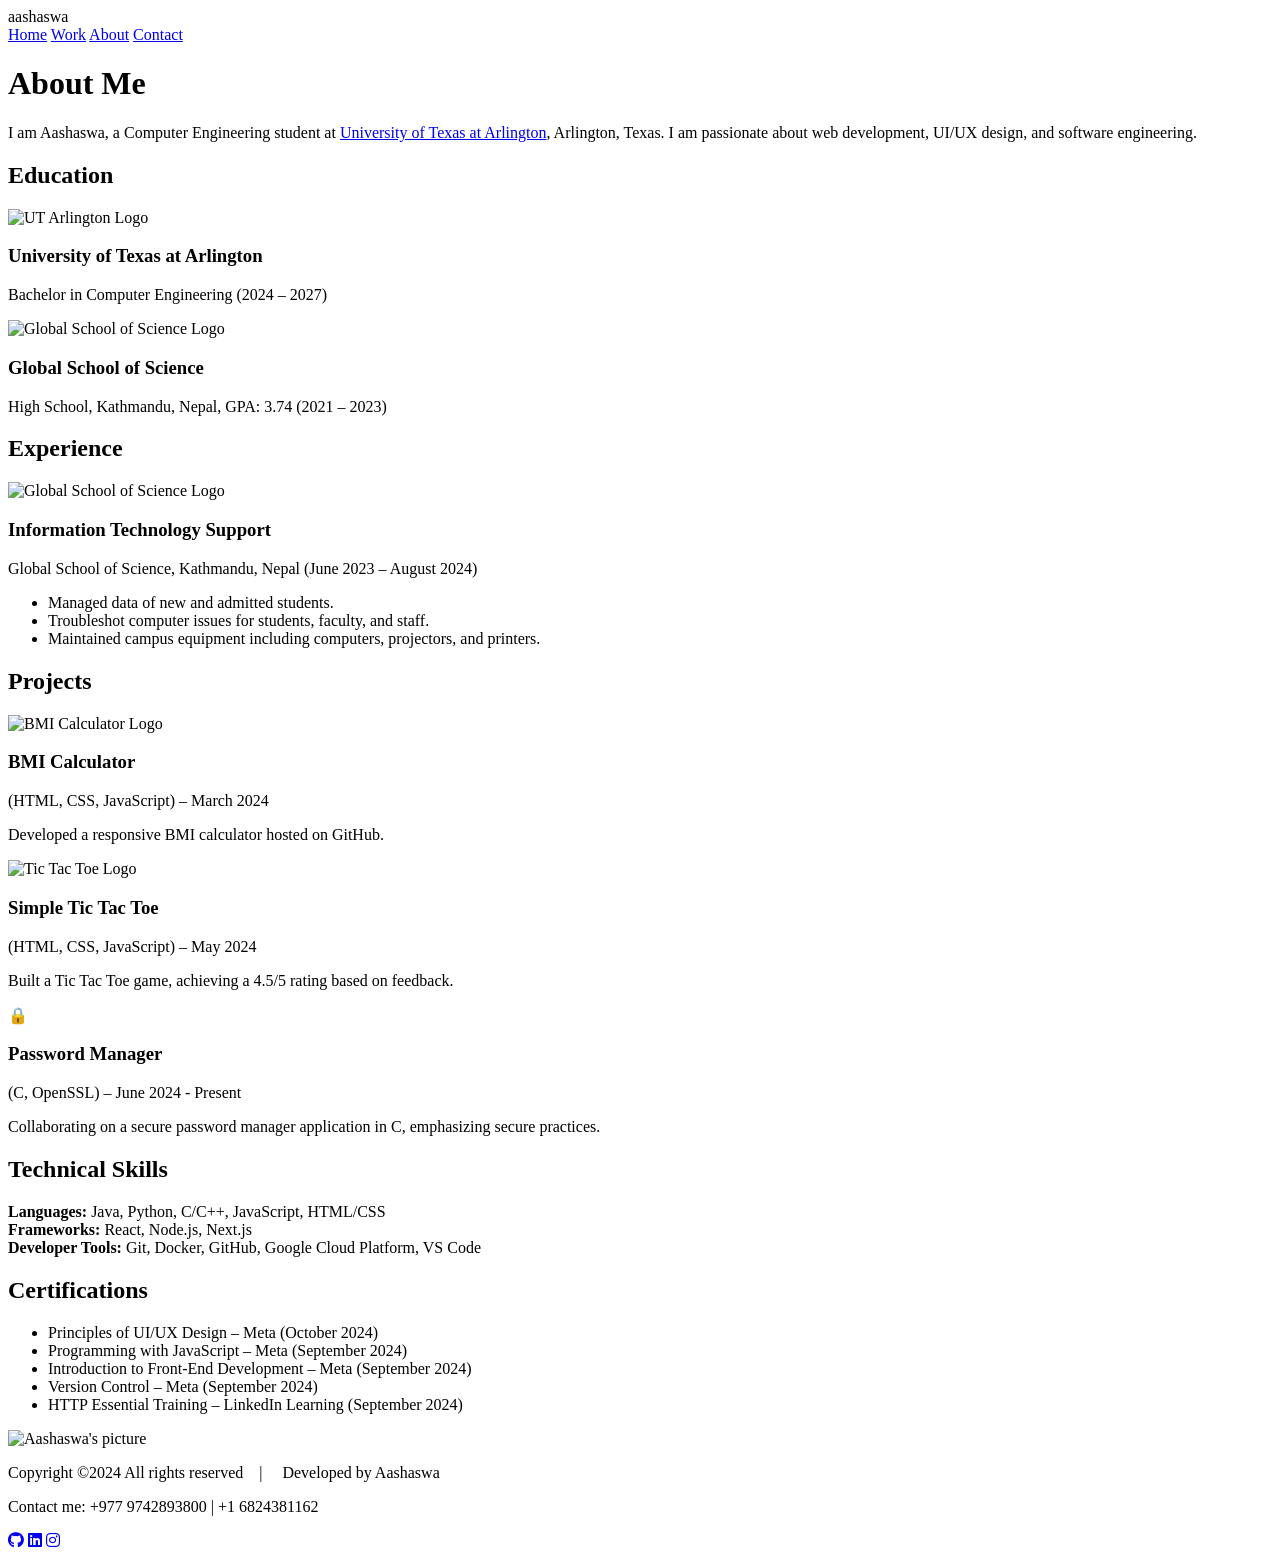
==== about.html @ 17296e93 "Refresh about.html for portfolio redesign" ====
<!DOCTYPE html>
<html lang="en">
<head>
    <meta charset="UTF-8">
    <meta name="viewport" content="width=device-width, initial-scale=1.0">
    <title>About - Aashaswa Portfolio</title>
    <link href='https://fonts.googleapis.com/css?family=Poppins' rel='stylesheet'>
    <link rel="stylesheet" href="https://cdnjs.cloudflare.com/ajax/libs/font-awesome/6.0.0-beta3/css/all.min.css">
    <link rel="preconnect" href="https://fonts.googleapis.com">
    <link rel="preconnect" href="https://fonts.gstatic.com" crossorigin>
    <link href="https://fonts.googleapis.com/css2?family=Barlow+Condensed:wght@200;500&family=Style+Script&display=swap" rel="stylesheet">
    <link rel="stylesheet" href="styles.css">
</head>
<body>
    
    <header>
        <nav>
            <div class="left">aashaswa</div>
            <div class="right">
                <a href="index.html" class="btn-home">Home</a>
                <a href="#projects" class="btn-work">Work</a>
                <a href="about.html" class="btn-about">About</a>
                <a href="#contact" class="btn-get-in-touch">Contact</a>
            </div>
        </nav>
    </header> 

    <main>
        <div class="about-container">
            <div class="left-section">
                <h1 class="heading-am">About Me</h1>
                <p class="about-paragraph">
                    I am Aashaswa, a Computer Engineering student at 
                    <a href="https://www.uta.edu/" target="_blank"><span class="highlight">University of Texas at Arlington</span></a>,
                    Arlington, Texas. I am passionate about web development, UI/UX design, and software engineering.
                </p>

                <div class="timeline">
                    <div class="timeline-section">
                        <h2>Education</h2>
                        <div class="timeline-item">
                            <div class="logo-section">
                                <img src="utalogo.png" alt="UT Arlington Logo" class="logo">
                            </div>
                            <div class="content-section">
                                <h3>University of Texas at Arlington</h3>
                                <p>Bachelor in Computer Engineering (2024 – 2027)</p>
                            </div>
                        </div>
                        <div class="timeline-item">
                            <div class="logo-section">
                                <img src="gsslogo.png" alt="Global School of Science Logo" class="logo">
                            </div>
                            <div class="content-section">
                                <h3>Global School of Science</h3>
                                <p>High School, Kathmandu, Nepal, GPA: 3.74 (2021 – 2023)</p>
                            </div>
                        </div>
                    </div>

                    <div class="timeline-section">
                        <h2>Experience</h2>
                        <div class="timeline-item">
                            <div class="logo-section">
                                <img src="gsslogo.png" alt="Global School of Science Logo" class="logo">
                            </div>
                            <div class="content-section">
                                <h3>Information Technology Support</h3>
                                <p>Global School of Science, Kathmandu, Nepal (June 2023 – August 2024)</p>
                                <ul>
                                    <li>Managed data of new and admitted students.</li>
                                    <li>Troubleshot computer issues for students, faculty, and staff.</li>
                                    <li>Maintained campus equipment including computers, projectors, and printers.</li>
                                </ul>
                            </div>
                        </div>
                    </div>

                    <div class="timeline-section" id="projects">
                        <h2>Projects</h2>
                        <div class="timeline-item">
                            <div class="logo-section">
                                <img src="bmi-logo.png" alt="BMI Calculator Logo" class="logo">
                            </div>
                            <div class="content-section">
                                <h3>BMI Calculator</h3>
                                <p>(HTML, CSS, JavaScript) – March 2024</p>
                                <p>Developed a responsive BMI calculator hosted on GitHub.</p>
                            </div>
                        </div>
                        <div class="timeline-item">
                            <div class="logo-section">
                                <img src="tic-tac-toe.jpg" alt="Tic Tac Toe Logo" class="logo">
                            </div>
                            <div class="content-section">
                                <h3>Simple Tic Tac Toe</h3>
                                <p>(HTML, CSS, JavaScript) – May 2024</p>
                                <p>Built a Tic Tac Toe game, achieving a 4.5/5 rating based on feedback.</p>
                            </div>
                        </div>
                        <div class="timeline-item">
                            <div class="logo-section">
                                <span class="project-icon" aria-hidden="true">🔒</span>
                            </div>
                            <div class="content-section">
                                <h3>Password Manager</h3>
                                <p>(C, OpenSSL) – June 2024 - Present</p>
                                <p>Collaborating on a secure password manager application in C, emphasizing secure practices.</p>
                            </div>
                        </div>
                    </div>

                    <div class="timeline-section">
                        <h2>Technical Skills</h2>
                        <p>
                            <strong>Languages:</strong> Java, Python, C/C++, JavaScript, HTML/CSS<br>
                            <strong>Frameworks:</strong> React, Node.js, Next.js<br>
                            <strong>Developer Tools:</strong> Git, Docker, GitHub, Google Cloud Platform, VS Code
                        </p>
                    </div>

                    <div class="timeline-section">
                        <h2>Certifications</h2>
                        <ul>
                            <li>Principles of UI/UX Design – Meta (October 2024)</li>
                            <li>Programming with JavaScript – Meta (September 2024)</li>
                            <li>Introduction to Front-End Development – Meta (September 2024)</li>
                            <li>Version Control – Meta (September 2024)</li>
                            <li>HTTP Essential Training – LinkedIn Learning (September 2024)</li>
                        </ul>
                    </div>
                </div>
            </div>

            <div class="right-section">
                <img src="aashaswa.jpg" alt="Aashaswa's picture" class="profile-pic">
            </div>
        </div>
    </main>

    <footer id="contact">
        <div class="footer">
            <div class="footer1">
                <p>Copyright ©2024 All rights reserved &nbsp&nbsp&nbsp| &nbsp&nbsp&nbsp  Developed by Aashaswa</p>
            </div>
            <div class="footer2">
                <p>Contact me: +977 9742893800 | +1 6824381162</p>
                <div class="footersocials">
                    <a href="https://github.com/aashaswa" target="_blank" aria-label="GitHub"><i class="fab fa-github"></i></a>
                    <a href="https://www.linkedin.com/in/aashaswa-raj-khakurel-263a5b322/" target="_blank" aria-label="LinkedIn"><i class="fab fa-linkedin"></i></a>
                    <a href="https://www.instagram.com/aashaswakhakurel/" target="_blank" aria-label="Instagram"><i class="fab fa-instagram"></i></a>
                </div>
            </div>
        </div>
    </footer>

</body>
</html>
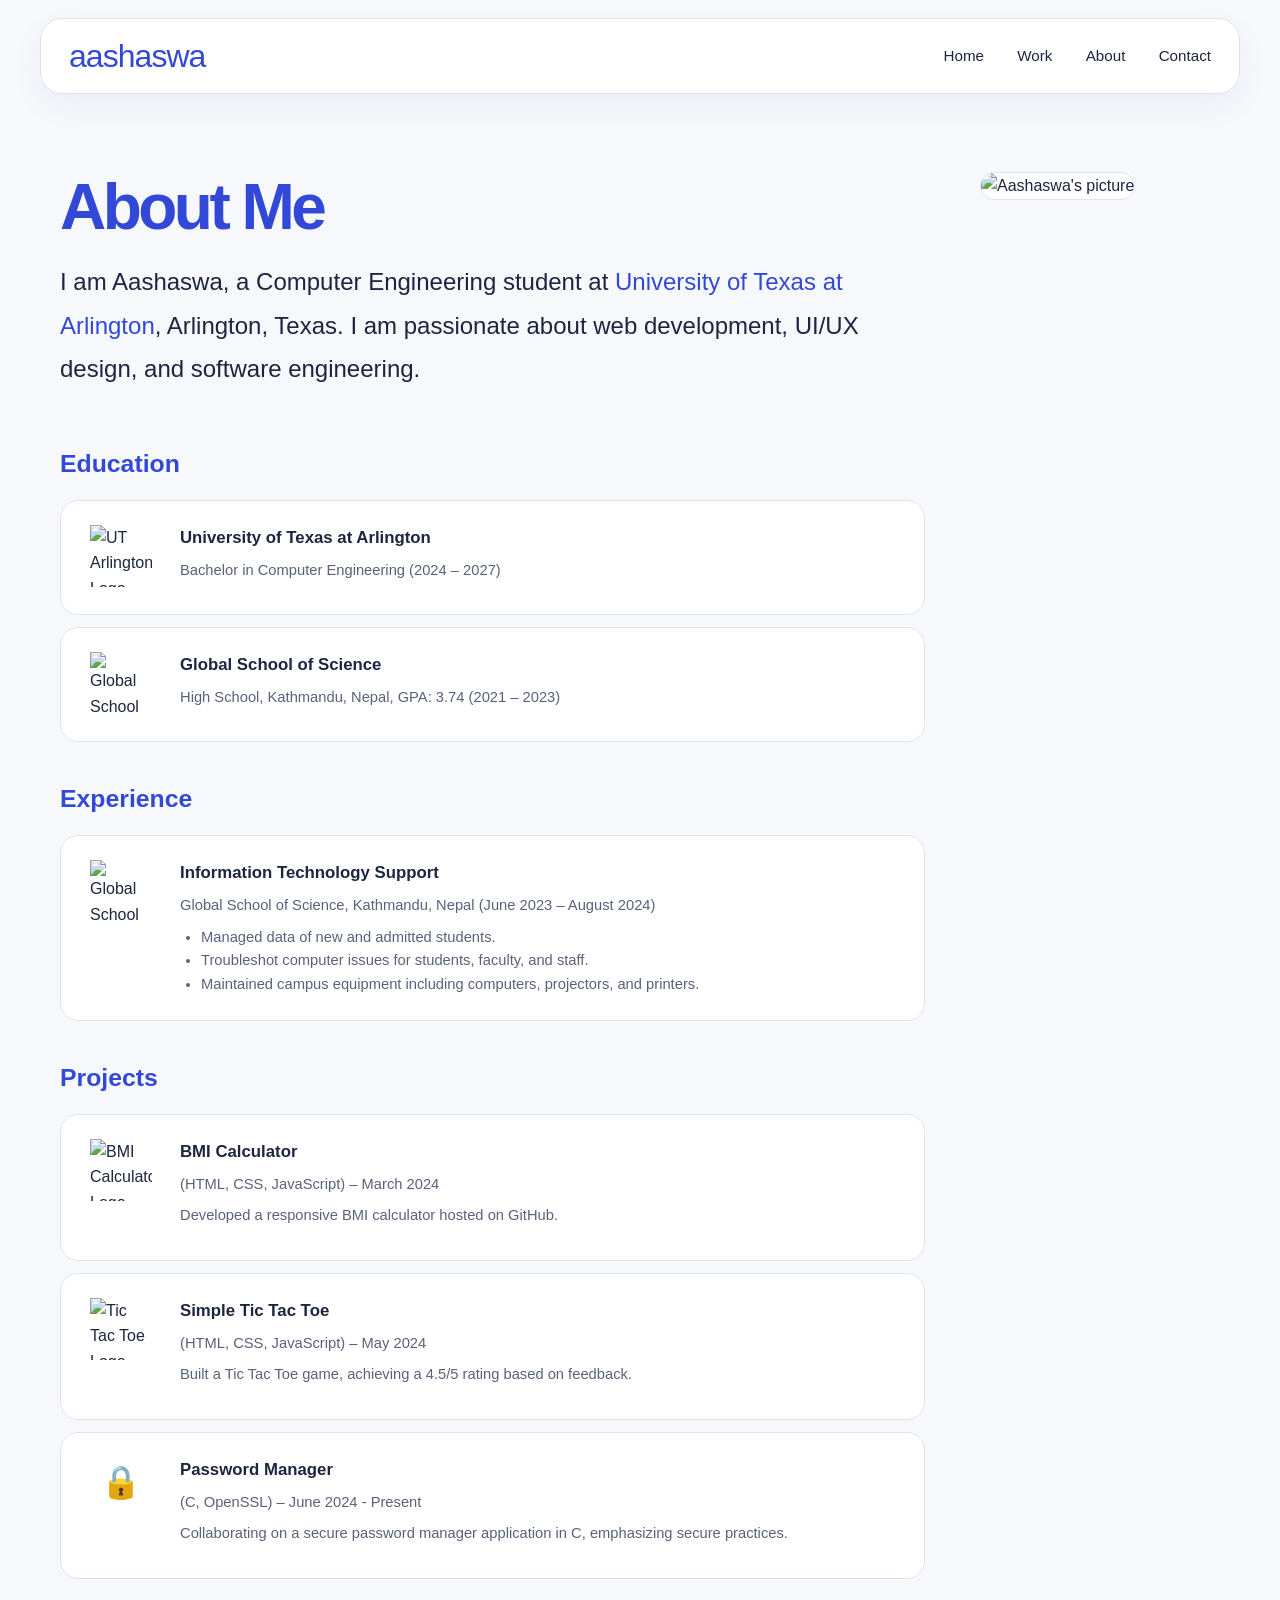
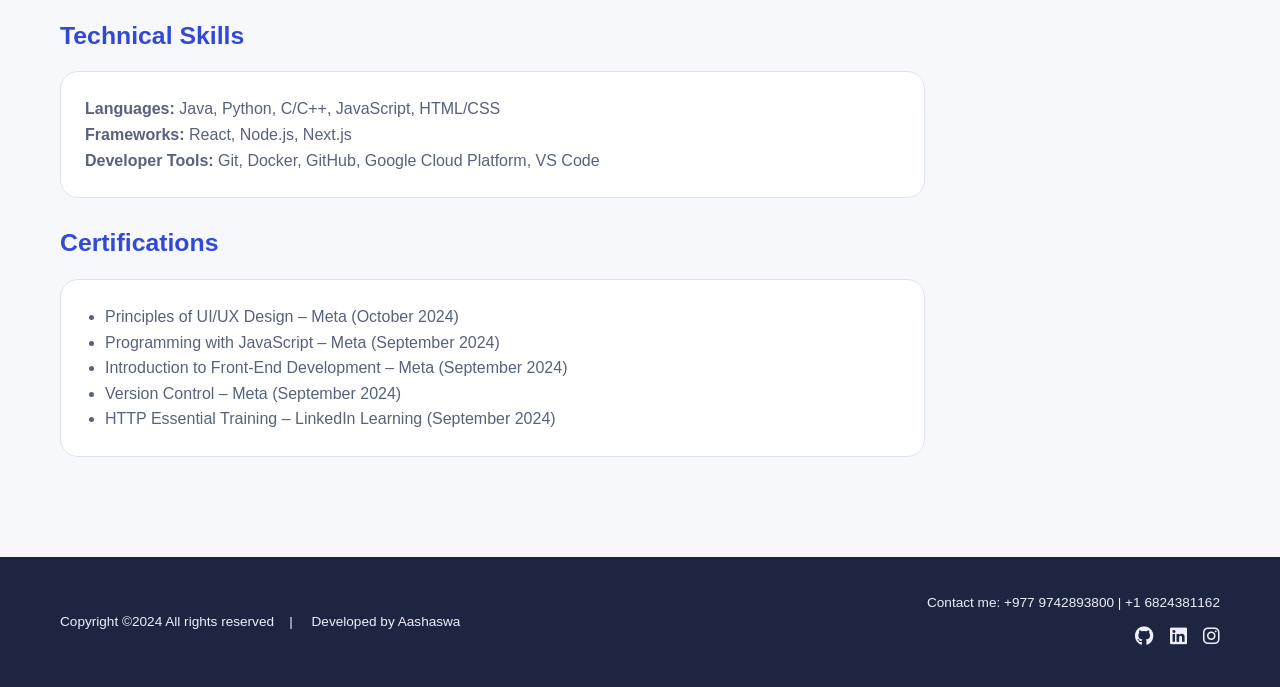
==== commit dbb6dfaf: "Point portfolio GitHub links to aashaswak" ====
--- a/about.html
+++ b/about.html
@@ -146,7 +146,7 @@
             <div class="footer2">
                 <p>Contact me: +977 9742893800 | +1 6824381162</p>
                 <div class="footersocials">
-                    <a href="https://github.com/aashaswa" target="_blank" aria-label="GitHub"><i class="fab fa-github"></i></a>
+                    <a href="https://github.com/aashaswak" target="_blank" aria-label="GitHub"><i class="fab fa-github"></i></a>
                     <a href="https://www.linkedin.com/in/aashaswa-raj-khakurel-263a5b322/" target="_blank" aria-label="LinkedIn"><i class="fab fa-linkedin"></i></a>
                     <a href="https://www.instagram.com/aashaswakhakurel/" target="_blank" aria-label="Instagram"><i class="fab fa-instagram"></i></a>
                 </div>
--- a/styles.css
+++ b/styles.css
@@ -0,0 +1,101 @@
+:root {
+  --page: #f7f8fc;
+  --surface: #fff;
+  --ink: #1d2540;
+  --muted: #58627c;
+  --accent: #3249d8;
+  --accent-soft: #e9edff;
+  --line: #dfe3ee;
+}
+
+* { box-sizing: border-box; }
+html { scroll-behavior: smooth; }
+body { margin: 0; background: var(--page); color: var(--ink); font-family: 'Poppins', sans-serif; line-height: 1.6; }
+a { color: inherit; }
+img { max-width: 100%; }
+button, a { -webkit-tap-highlight-color: transparent; }
+a:focus-visible { outline: 3px solid var(--accent); outline-offset: 4px; }
+
+header { padding: 18px 24px 0; }
+nav { width: min(100%, 1200px); margin: 0 auto; min-height: 76px; padding: 16px 28px; display: flex; align-items: center; justify-content: space-between; gap: 28px; background: var(--surface); border: 1px solid var(--line); border-radius: 22px; box-shadow: 0 12px 32px rgba(39, 54, 105, .05); }
+.left { font-family: 'Barlow Condensed', sans-serif; font-size: 2rem; line-height: 1; font-weight: 500; letter-spacing: -.03em; color: var(--accent); }
+.right { display: flex; align-items: center; flex-wrap: wrap; gap: clamp(14px, 2.6vw, 34px); }
+.right a { text-decoration: none; color: var(--ink); font-size: .95rem; font-weight: 500; transition: color .2s ease; }
+.right a:hover { color: var(--accent); }
+
+.main-content { width: min(100% - 48px, 1160px); margin: 0 auto; min-height: 580px; display: grid; grid-template-columns: minmax(0, 1.7fr) minmax(230px, .7fr); align-items: center; gap: clamp(32px, 5vw, 90px); padding: 90px 0 96px; }
+.main-text h1 { margin: 0; max-width: 780px; font-size: clamp(1.75rem, 3vw, 2.65rem); font-weight: 500; line-height: 1.52; letter-spacing: -.035em; }
+.highlight, .main-text .highlight { color: var(--accent); text-decoration: none; }
+.main-text a:hover, .about-paragraph a:hover { text-decoration: underline; }
+.social-container { padding: 30px; display: flex; flex-direction: column; align-items: flex-start; gap: 25px; background: var(--surface); border: 1px solid var(--line); border-radius: 22px; box-shadow: 0 18px 38px rgba(39, 54, 105, .06); }
+.social-icons { display: flex; gap: 20px; }
+.social-icons a { font-size: 2rem; color: var(--ink); text-decoration: none; transition: color .2s ease, transform .2s ease; }
+.social-icons a:hover { color: var(--accent); transform: translateY(-3px); }
+.btn-cv { display: inline-block; background: var(--accent); color: #fff; font-weight: 600; text-decoration: none; border-radius: 12px; padding: 12px 18px; transition: background .2s ease, transform .2s ease; }
+.btn-cv:hover { background: #2539b7; transform: translateY(-2px); }
+
+.skillsets-container { padding: 74px max(24px, calc((100vw - 1160px) / 2)); background: #eef1fa; }
+.skillsets-container h2 { margin: 0 0 36px; font-size: clamp(2rem, 3vw, 2.8rem); line-height: 1.2; letter-spacing: -.04em; }
+.skillsets { display: grid; grid-template-columns: repeat(2, minmax(0, 1fr)); gap: 24px; }
+.column { background: var(--surface); border: 1px solid var(--line); border-radius: 20px; padding: 30px; }
+.column h3 { margin: 0 0 24px; font-size: 1.3rem; }
+.skills-grid, .tools-grid { display: grid; grid-template-columns: repeat(auto-fit, minmax(88px, 1fr)); gap: 22px 12px; }
+.skill-item, .tool-item { text-align: center; min-width: 0; }
+.skill-item img, .tool-item img { width: 52px; height: 52px; object-fit: contain; }
+.skill-item p, .tool-item p { margin: 8px 0 0; color: var(--muted); font-size: .82rem; font-weight: 500; }
+
+footer { background: var(--ink); color: #edf0fa; }
+.footer { width: min(100% - 48px, 1160px); margin: 0 auto; padding: 35px 0; display: flex; align-items: center; justify-content: space-between; gap: 24px; }
+.footer p { margin: 0; font-size: .85rem; }
+.footer2 { text-align: right; }
+.footersocials { display: flex; justify-content: flex-end; gap: 16px; margin-top: 8px; }
+.footersocials a { color: #edf0fa; font-size: 1.2rem; text-decoration: none; }
+.footersocials a:hover { color: #a8b6ff; }
+
+.about-container { width: min(100% - 48px, 1160px); margin: 0 auto; padding: 78px 0 100px; display: grid; grid-template-columns: minmax(0, 1fr) 240px; gap: 55px; align-items: start; }
+.left-section { min-width: 0; }
+.heading-am { margin: 0 0 18px; color: var(--accent); font-size: clamp(2.7rem, 5vw, 4rem); line-height: 1.1; letter-spacing: -.055em; }
+.about-paragraph { max-width: 850px; margin: 0 0 54px; font-size: clamp(1.12rem, 1.9vw, 1.5rem); line-height: 1.8; }
+.about-paragraph a { text-decoration: none; }
+.right-section { position: sticky; top: 30px; }
+.profile-pic { width: 100%; border-radius: 22px; border: 1px solid var(--line); background: var(--surface); }
+.timeline { display: grid; gap: 25px; }
+.timeline-section { scroll-margin-top: 30px; }
+.timeline-section h2 { margin: 0 0 16px; font-size: 1.55rem; color: var(--accent); }
+.timeline-item { display: flex; align-items: flex-start; gap: 23px; margin-bottom: 12px; padding: 24px; background: var(--surface); border: 1px solid var(--line); border-radius: 18px; }
+.timeline-item .logo-section { width: 72px; flex: 0 0 72px; display: grid; place-items: center; }
+.logo { max-width: 62px; max-height: 62px; object-fit: contain; }
+.project-icon { font-size: 2rem; }
+.content-section { min-width: 0; }
+.content-section h3 { margin: 0 0 7px; font-size: 1.05rem; }
+.content-section p { margin: 0 0 8px; color: var(--muted); font-size: .92rem; }
+.content-section ul { margin: 8px 0 0; padding-left: 21px; color: var(--muted); font-size: .92rem; }
+.timeline-section > p, .timeline-section > ul { margin: 0; padding: 24px; background: var(--surface); border: 1px solid var(--line); border-radius: 18px; color: var(--muted); }
+.timeline-section > ul { padding-left: 44px; }
+
+@media (max-width: 800px) {
+  .main-content { grid-template-columns: 1fr; min-height: 0; padding: 74px 0; }
+  .social-container { max-width: 330px; }
+  .skillsets { grid-template-columns: 1fr; }
+  .about-container { grid-template-columns: 1fr; padding-top: 65px; }
+  .right-section { grid-row: 1; position: static; width: min(220px, 65vw); }
+}
+@media (max-width: 560px) {
+  header { padding: 12px 12px 0; }
+  nav { padding: 15px 18px; flex-direction: column; align-items: flex-start; gap: 16px; border-radius: 16px; }
+  .right { width: 100%; justify-content: space-between; gap: 10px; }
+  .right a { font-size: .8rem; }
+  .main-content, .about-container, .footer { width: min(100% - 32px, 1160px); }
+  .main-content { padding: 64px 0 75px; gap: 32px; }
+  .main-text h1 { font-size: clamp(1.6rem, 7vw, 2rem); }
+  .skillsets-container { padding: 60px 16px; }
+  .column { padding: 22px; }
+  .footer { align-items: flex-start; flex-direction: column; }
+  .footer2 { text-align: left; }
+  .footersocials { justify-content: flex-start; }
+  .timeline-item { gap: 12px; padding: 17px; }
+  .timeline-item .logo-section { width: 45px; flex-basis: 45px; }
+  .logo { max-width: 42px; max-height: 42px; }
+}
+@media (prefers-reduced-motion: reduce) { html { scroll-behavior: auto; } * { transition: none !important; } }
+
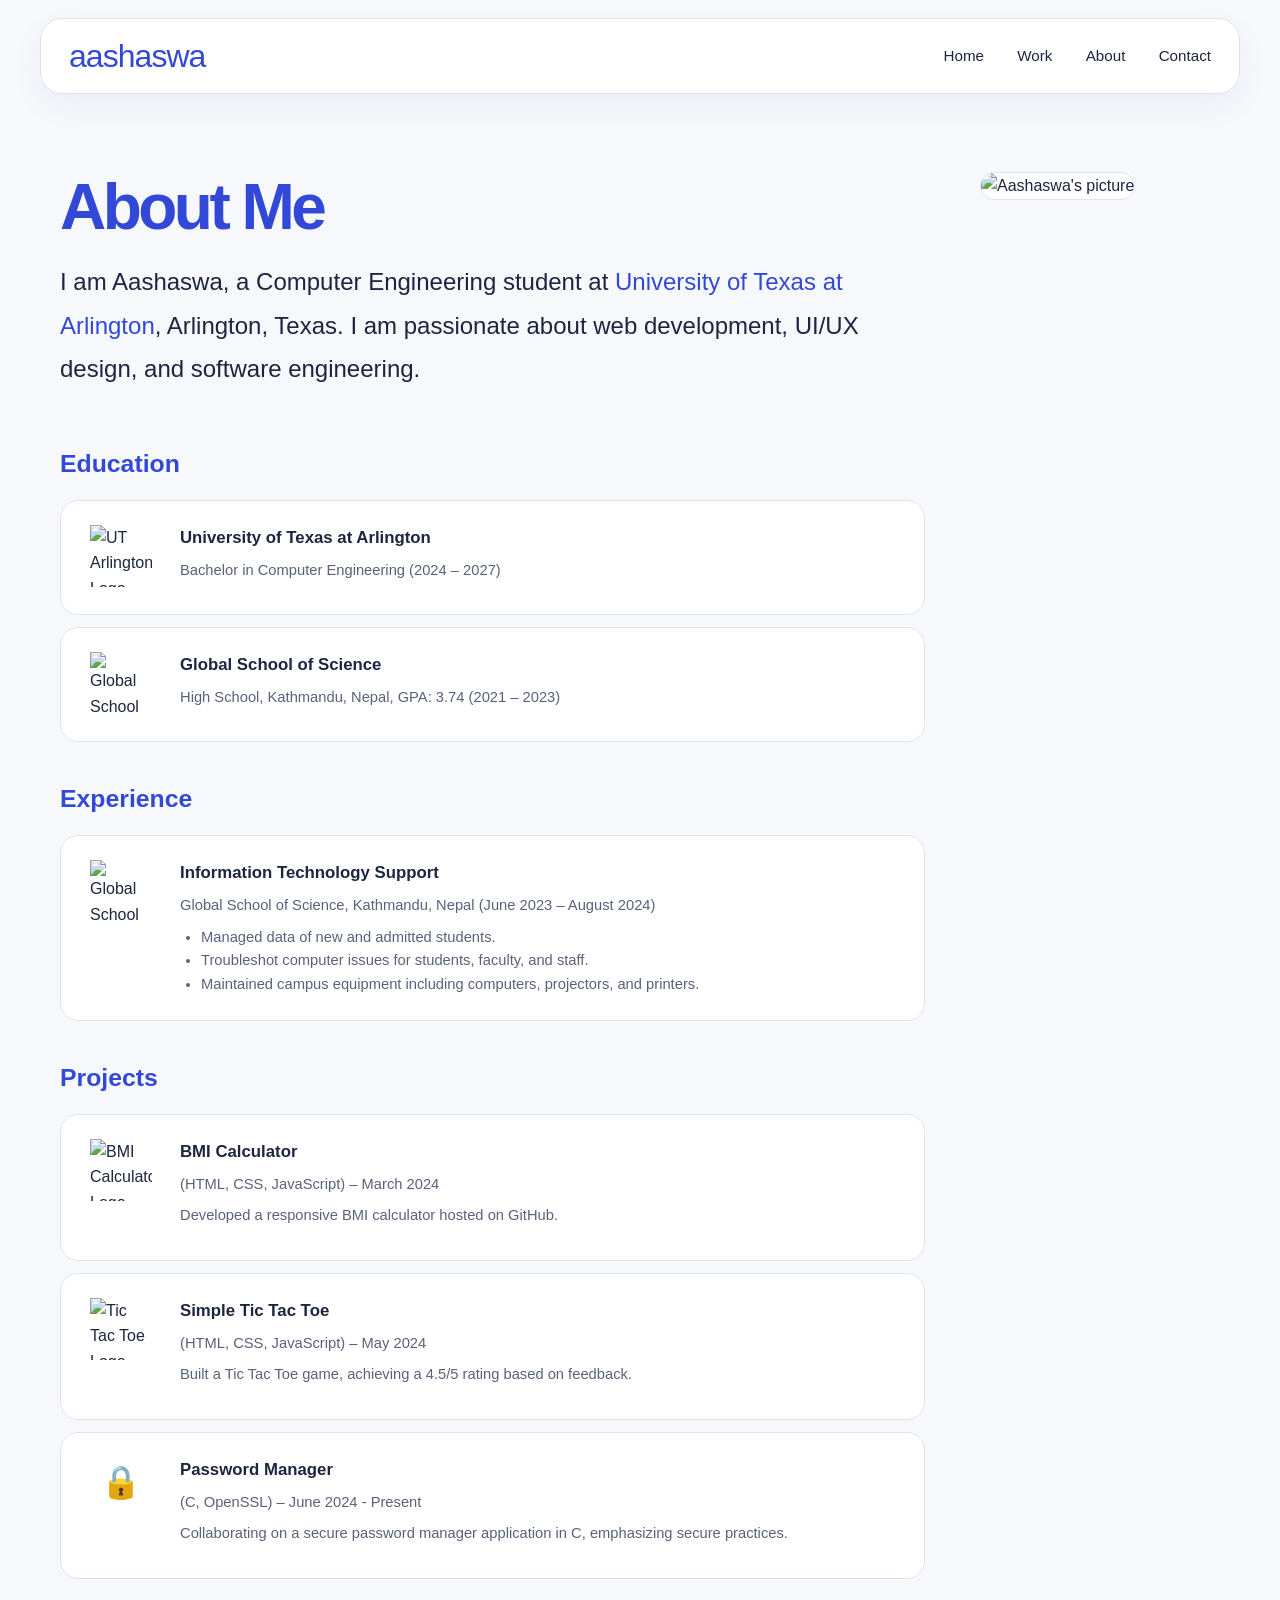
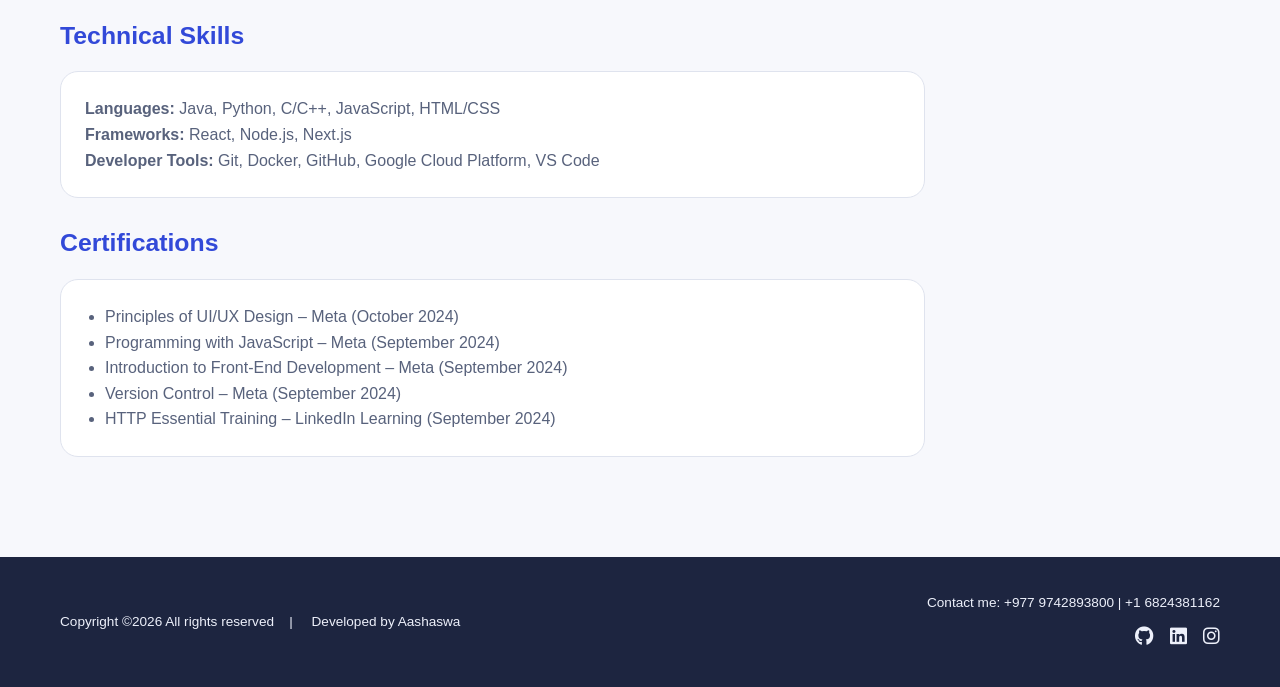
==== commit 56d92ca3: "Update portfolio copyright year" ====
--- a/about.html
+++ b/about.html
@@ -141,7 +141,7 @@
     <footer id="contact">
         <div class="footer">
             <div class="footer1">
-                <p>Copyright ©2024 All rights reserved &nbsp&nbsp&nbsp| &nbsp&nbsp&nbsp  Developed by Aashaswa</p>
+                <p>Copyright ©2026 All rights reserved &nbsp&nbsp&nbsp| &nbsp&nbsp&nbsp  Developed by Aashaswa</p>
             </div>
             <div class="footer2">
                 <p>Contact me: +977 9742893800 | +1 6824381162</p>
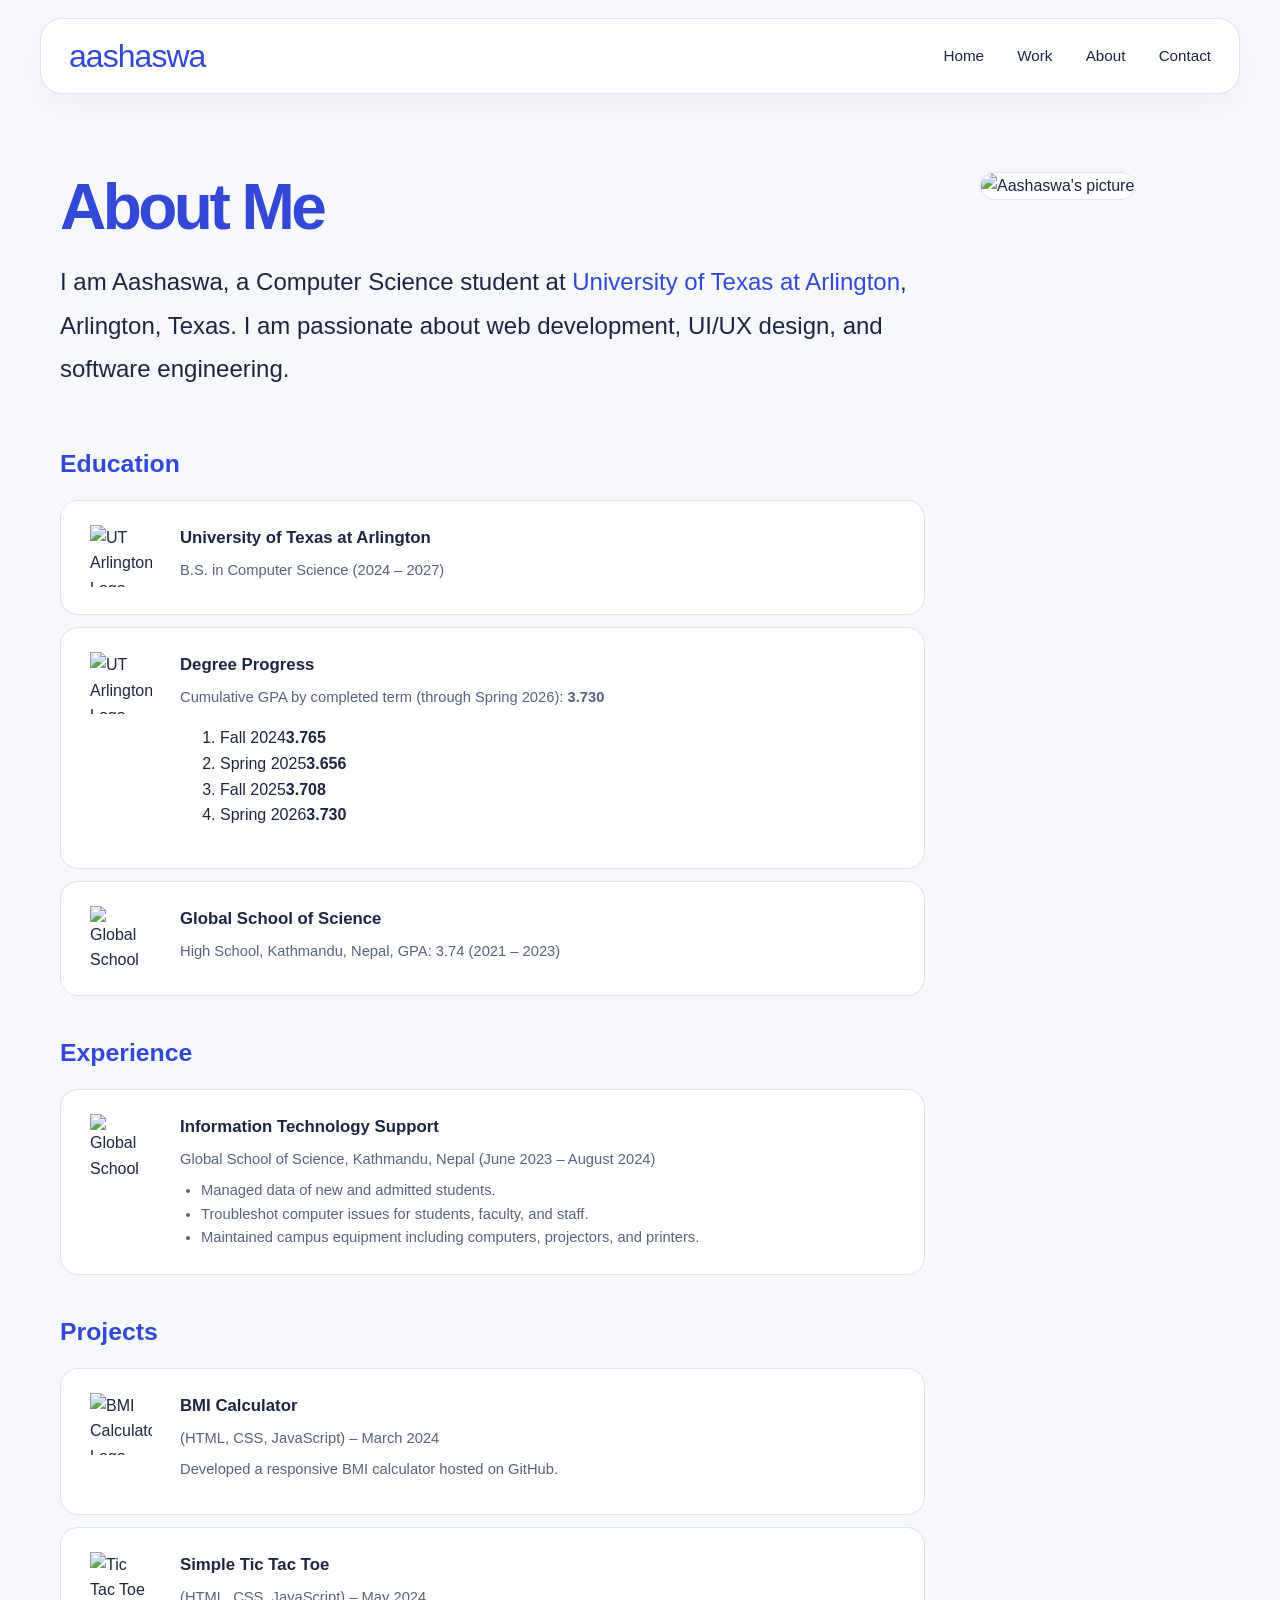
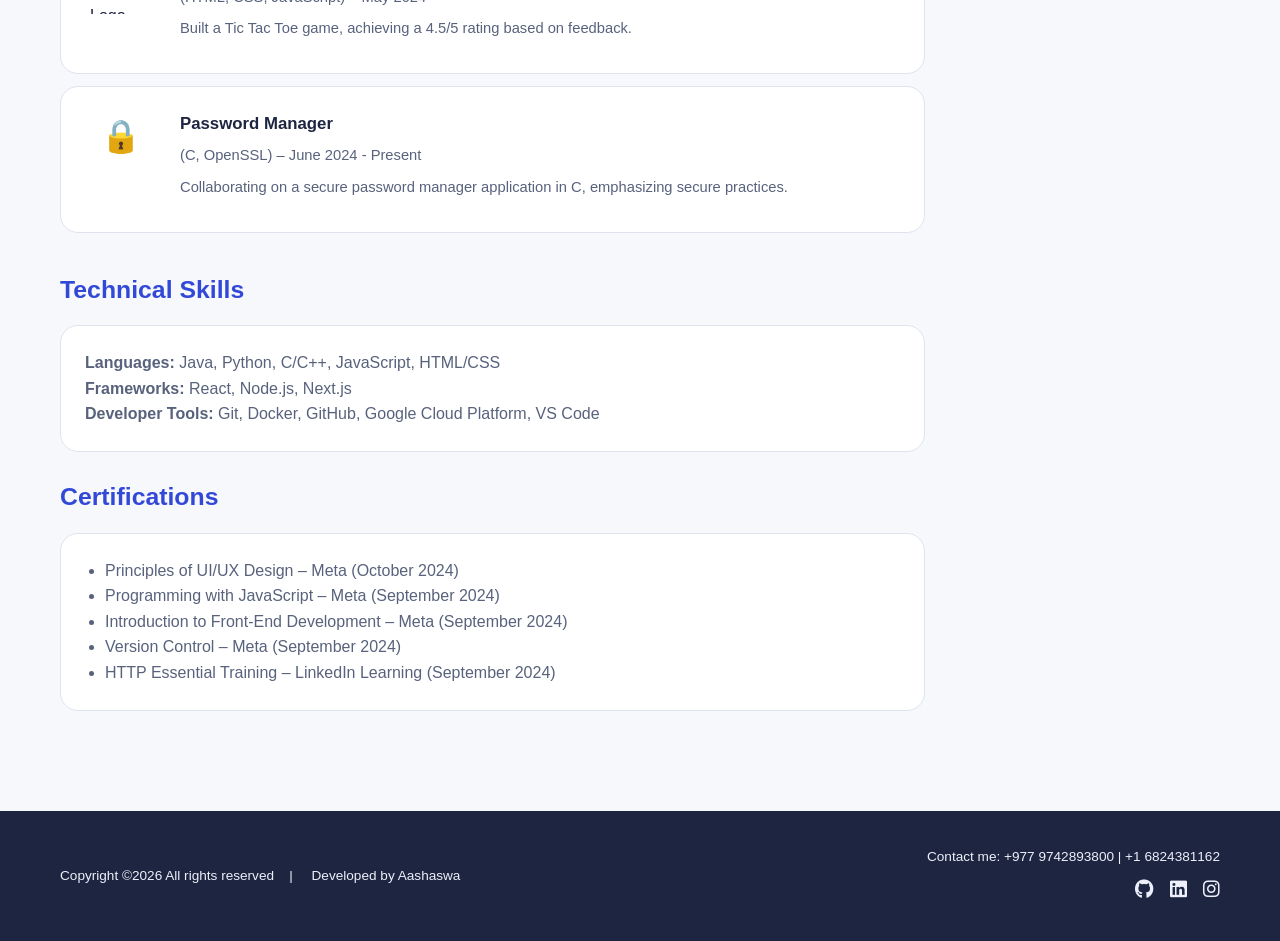
==== commit b90566c4: "Add degree GPA timeline" ====
--- a/about.html
+++ b/about.html
@@ -1,159 +1,174 @@
-<!DOCTYPE html>
-<html lang="en">
-<head>
-    <meta charset="UTF-8">
-    <meta name="viewport" content="width=device-width, initial-scale=1.0">
-    <title>About - Aashaswa Portfolio</title>
-    <link href='https://fonts.googleapis.com/css?family=Poppins' rel='stylesheet'>
-    <link rel="stylesheet" href="https://cdnjs.cloudflare.com/ajax/libs/font-awesome/6.0.0-beta3/css/all.min.css">
-    <link rel="preconnect" href="https://fonts.googleapis.com">
-    <link rel="preconnect" href="https://fonts.gstatic.com" crossorigin>
-    <link href="https://fonts.googleapis.com/css2?family=Barlow+Condensed:wght@200;500&family=Style+Script&display=swap" rel="stylesheet">
-    <link rel="stylesheet" href="styles.css">
-</head>
-<body>
-    
-    <header>
-        <nav>
-            <div class="left">aashaswa</div>
-            <div class="right">
-                <a href="index.html" class="btn-home">Home</a>
+<!DOCTYPE html>
+<html lang="en">
+<head>
+    <meta charset="UTF-8">
+    <meta name="viewport" content="width=device-width, initial-scale=1.0">
+    <title>About - Aashaswa Portfolio</title>
+    <link href='https://fonts.googleapis.com/css?family=Poppins' rel='stylesheet'>
+    <link rel="stylesheet" href="https://cdnjs.cloudflare.com/ajax/libs/font-awesome/6.0.0-beta3/css/all.min.css">
+    <link rel="preconnect" href="https://fonts.googleapis.com">
+    <link rel="preconnect" href="https://fonts.gstatic.com" crossorigin>
+    <link href="https://fonts.googleapis.com/css2?family=Barlow+Condensed:wght@200;500&family=Style+Script&display=swap" rel="stylesheet">
+    <link rel="stylesheet" href="styles.css">
+</head>
+<body>
+    
+    <header>
+        <nav>
+            <div class="left">aashaswa</div>
+            <div class="right">
+                <a href="index.html" class="btn-home">Home</a>
                 <a href="#projects" class="btn-work">Work</a>
-                <a href="about.html" class="btn-about">About</a>
+                <a href="about.html" class="btn-about">About</a>
                 <a href="#contact" class="btn-get-in-touch">Contact</a>
-            </div>
-        </nav>
-    </header> 
-
-    <main>
-        <div class="about-container">
-            <div class="left-section">
-                <h1 class="heading-am">About Me</h1>
-                <p class="about-paragraph">
-                    I am Aashaswa, a Computer Engineering student at 
-                    <a href="https://www.uta.edu/" target="_blank"><span class="highlight">University of Texas at Arlington</span></a>,
-                    Arlington, Texas. I am passionate about web development, UI/UX design, and software engineering.
-                </p>
-
-                <div class="timeline">
+            </div>
+        </nav>
+    </header> 
+
+    <main>
+        <div class="about-container">
+            <div class="left-section">
+                <h1 class="heading-am">About Me</h1>
+                <p class="about-paragraph">
+                    I am Aashaswa, a Computer Science student at 
+                    <a href="https://www.uta.edu/" target="_blank"><span class="highlight">University of Texas at Arlington</span></a>,
+                    Arlington, Texas. I am passionate about web development, UI/UX design, and software engineering.
+                </p>
+
+                <div class="timeline">
                     <div class="timeline-section">
-                        <h2>Education</h2>
-                        <div class="timeline-item">
-                            <div class="logo-section">
-                                <img src="utalogo.png" alt="UT Arlington Logo" class="logo">
-                            </div>
-                            <div class="content-section">
-                                <h3>University of Texas at Arlington</h3>
-                                <p>Bachelor in Computer Engineering (2024 – 2027)</p>
-                            </div>
-                        </div>
-                        <div class="timeline-item">
-                            <div class="logo-section">
-                                <img src="gsslogo.png" alt="Global School of Science Logo" class="logo">
-                            </div>
-                            <div class="content-section">
-                                <h3>Global School of Science</h3>
-                                <p>High School, Kathmandu, Nepal, GPA: 3.74 (2021 – 2023)</p>
-                            </div>
-                        </div>
-                    </div>
-
+                        <h2>Education</h2>
+                        <div class="timeline-item">
+                            <div class="logo-section">
+                                <img src="utalogo.png" alt="UT Arlington Logo" class="logo">
+                            </div>
+                            <div class="content-section">
+                                <h3>University of Texas at Arlington</h3>
+                                <p>B.S. in Computer Science (2024 – 2027)</p>
+                            </div>
+                        </div>
+                        <div class="timeline-item degree-progress">
+                            <div class="logo-section">
+                                <img src="utalogo.png" alt="UT Arlington Logo" class="logo">
+                            </div>
+                            <div class="content-section">
+                                <h3>Degree Progress</h3>
+                                <p>Cumulative GPA by completed term (through Spring 2026): <strong>3.730</strong></p>
+                                <ol class="gpa-timeline">
+                                    <li><span>Fall 2024</span><strong>3.765</strong></li>
+                                    <li><span>Spring 2025</span><strong>3.656</strong></li>
+                                    <li><span>Fall 2025</span><strong>3.708</strong></li>
+                                    <li><span>Spring 2026</span><strong>3.730</strong></li>
+                                </ol>
+                            </div>
+                        </div>
+                        <div class="timeline-item">
+                            <div class="logo-section">
+                                <img src="gsslogo.png" alt="Global School of Science Logo" class="logo">
+                            </div>
+                            <div class="content-section">
+                                <h3>Global School of Science</h3>
+                                <p>High School, Kathmandu, Nepal, GPA: 3.74 (2021 – 2023)</p>
+                            </div>
+                        </div>
+                    </div>
+
                     <div class="timeline-section">
-                        <h2>Experience</h2>
-                        <div class="timeline-item">
-                            <div class="logo-section">
-                                <img src="gsslogo.png" alt="Global School of Science Logo" class="logo">
-                            </div>
-                            <div class="content-section">
-                                <h3>Information Technology Support</h3>
-                                <p>Global School of Science, Kathmandu, Nepal (June 2023 – August 2024)</p>
-                                <ul>
-                                    <li>Managed data of new and admitted students.</li>
-                                    <li>Troubleshot computer issues for students, faculty, and staff.</li>
-                                    <li>Maintained campus equipment including computers, projectors, and printers.</li>
-                                </ul>
-                            </div>
-                        </div>
-                    </div>
-
+                        <h2>Experience</h2>
+                        <div class="timeline-item">
+                            <div class="logo-section">
+                                <img src="gsslogo.png" alt="Global School of Science Logo" class="logo">
+                            </div>
+                            <div class="content-section">
+                                <h3>Information Technology Support</h3>
+                                <p>Global School of Science, Kathmandu, Nepal (June 2023 – August 2024)</p>
+                                <ul>
+                                    <li>Managed data of new and admitted students.</li>
+                                    <li>Troubleshot computer issues for students, faculty, and staff.</li>
+                                    <li>Maintained campus equipment including computers, projectors, and printers.</li>
+                                </ul>
+                            </div>
+                        </div>
+                    </div>
+
                     <div class="timeline-section" id="projects">
-                        <h2>Projects</h2>
-                        <div class="timeline-item">
-                            <div class="logo-section">
-                                <img src="bmi-logo.png" alt="BMI Calculator Logo" class="logo">
-                            </div>
-                            <div class="content-section">
-                                <h3>BMI Calculator</h3>
-                                <p>(HTML, CSS, JavaScript) – March 2024</p>
-                                <p>Developed a responsive BMI calculator hosted on GitHub.</p>
-                            </div>
-                        </div>
-                        <div class="timeline-item">
-                            <div class="logo-section">
-                                <img src="tic-tac-toe.jpg" alt="Tic Tac Toe Logo" class="logo">
-                            </div>
-                            <div class="content-section">
-                                <h3>Simple Tic Tac Toe</h3>
-                                <p>(HTML, CSS, JavaScript) – May 2024</p>
-                                <p>Built a Tic Tac Toe game, achieving a 4.5/5 rating based on feedback.</p>
-                            </div>
-                        </div>
-                        <div class="timeline-item">
-                            <div class="logo-section">
+                        <h2>Projects</h2>
+                        <div class="timeline-item">
+                            <div class="logo-section">
+                                <img src="bmi-logo.png" alt="BMI Calculator Logo" class="logo">
+                            </div>
+                            <div class="content-section">
+                                <h3>BMI Calculator</h3>
+                                <p>(HTML, CSS, JavaScript) – March 2024</p>
+                                <p>Developed a responsive BMI calculator hosted on GitHub.</p>
+                            </div>
+                        </div>
+                        <div class="timeline-item">
+                            <div class="logo-section">
+                                <img src="tic-tac-toe.jpg" alt="Tic Tac Toe Logo" class="logo">
+                            </div>
+                            <div class="content-section">
+                                <h3>Simple Tic Tac Toe</h3>
+                                <p>(HTML, CSS, JavaScript) – May 2024</p>
+                                <p>Built a Tic Tac Toe game, achieving a 4.5/5 rating based on feedback.</p>
+                            </div>
+                        </div>
+                        <div class="timeline-item">
+                            <div class="logo-section">
                                 <span class="project-icon" aria-hidden="true">🔒</span>
-                            </div>
-                            <div class="content-section">
-                                <h3>Password Manager</h3>
-                                <p>(C, OpenSSL) – June 2024 - Present</p>
-                                <p>Collaborating on a secure password manager application in C, emphasizing secure practices.</p>
-                            </div>
-                        </div>
-                    </div>
-
-                    <div class="timeline-section">
-                        <h2>Technical Skills</h2>
-                        <p>
-                            <strong>Languages:</strong> Java, Python, C/C++, JavaScript, HTML/CSS<br>
-                            <strong>Frameworks:</strong> React, Node.js, Next.js<br>
-                            <strong>Developer Tools:</strong> Git, Docker, GitHub, Google Cloud Platform, VS Code
-                        </p>
-                    </div>
-
-                    <div class="timeline-section">
-                        <h2>Certifications</h2>
-                        <ul>
-                            <li>Principles of UI/UX Design – Meta (October 2024)</li>
-                            <li>Programming with JavaScript – Meta (September 2024)</li>
-                            <li>Introduction to Front-End Development – Meta (September 2024)</li>
-                            <li>Version Control – Meta (September 2024)</li>
-                            <li>HTTP Essential Training – LinkedIn Learning (September 2024)</li>
-                        </ul>
-                    </div>
-                </div>
-            </div>
-
-            <div class="right-section">
-                <img src="aashaswa.jpg" alt="Aashaswa's picture" class="profile-pic">
-            </div>
-        </div>
-    </main>
-
+                            </div>
+                            <div class="content-section">
+                                <h3>Password Manager</h3>
+                                <p>(C, OpenSSL) – June 2024 - Present</p>
+                                <p>Collaborating on a secure password manager application in C, emphasizing secure practices.</p>
+                            </div>
+                        </div>
+                    </div>
+
+                    <div class="timeline-section">
+                        <h2>Technical Skills</h2>
+                        <p>
+                            <strong>Languages:</strong> Java, Python, C/C++, JavaScript, HTML/CSS<br>
+                            <strong>Frameworks:</strong> React, Node.js, Next.js<br>
+                            <strong>Developer Tools:</strong> Git, Docker, GitHub, Google Cloud Platform, VS Code
+                        </p>
+                    </div>
+
+                    <div class="timeline-section">
+                        <h2>Certifications</h2>
+                        <ul>
+                            <li>Principles of UI/UX Design – Meta (October 2024)</li>
+                            <li>Programming with JavaScript – Meta (September 2024)</li>
+                            <li>Introduction to Front-End Development – Meta (September 2024)</li>
+                            <li>Version Control – Meta (September 2024)</li>
+                            <li>HTTP Essential Training – LinkedIn Learning (September 2024)</li>
+                        </ul>
+                    </div>
+                </div>
+            </div>
+
+            <div class="right-section">
+                <img src="aashaswa.jpg" alt="Aashaswa's picture" class="profile-pic">
+            </div>
+        </div>
+    </main>
+
     <footer id="contact">
-        <div class="footer">
-            <div class="footer1">
-                <p>Copyright ©2026 All rights reserved &nbsp&nbsp&nbsp| &nbsp&nbsp&nbsp  Developed by Aashaswa</p>
-            </div>
-            <div class="footer2">
-                <p>Contact me: +977 9742893800 | +1 6824381162</p>
-                <div class="footersocials">
-                    <a href="https://github.com/aashaswak" target="_blank" aria-label="GitHub"><i class="fab fa-github"></i></a>
-                    <a href="https://www.linkedin.com/in/aashaswa-raj-khakurel-263a5b322/" target="_blank" aria-label="LinkedIn"><i class="fab fa-linkedin"></i></a>
-                    <a href="https://www.instagram.com/aashaswakhakurel/" target="_blank" aria-label="Instagram"><i class="fab fa-instagram"></i></a>
-                </div>
-            </div>
-        </div>
-    </footer>
-
-</body>
-</html>
-
+        <div class="footer">
+            <div class="footer1">
+                <p>Copyright ©2026 All rights reserved &nbsp&nbsp&nbsp| &nbsp&nbsp&nbsp  Developed by Aashaswa</p>
+            </div>
+            <div class="footer2">
+                <p>Contact me: +977 9742893800 | +1 6824381162</p>
+                <div class="footersocials">
+                    <a href="https://github.com/aashaswak" target="_blank" aria-label="GitHub"><i class="fab fa-github"></i></a>
+                    <a href="https://www.linkedin.com/in/aashaswa-raj-khakurel-263a5b322/" target="_blank" aria-label="LinkedIn"><i class="fab fa-linkedin"></i></a>
+                    <a href="https://www.instagram.com/aashaswakhakurel/" target="_blank" aria-label="Instagram"><i class="fab fa-instagram"></i></a>
+                </div>
+            </div>
+        </div>
+    </footer>
+
+</body>
+</html>
+
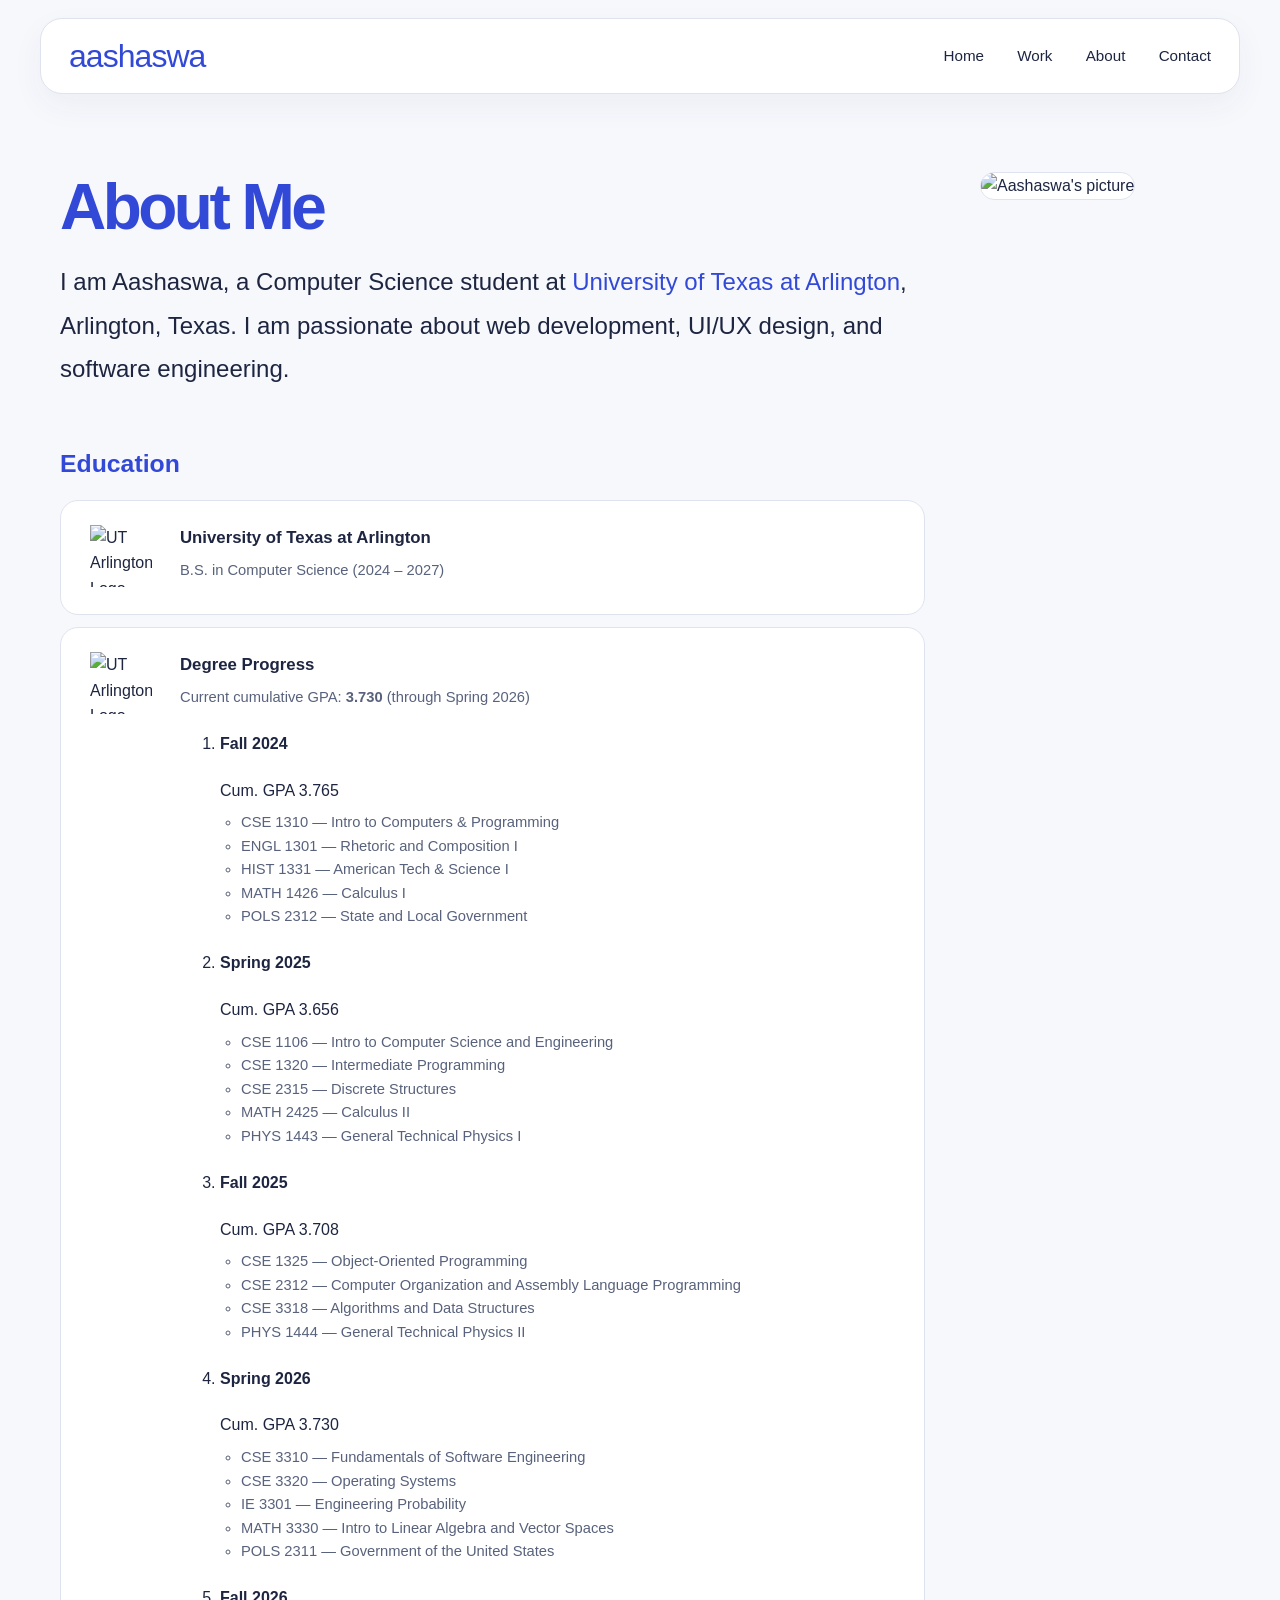
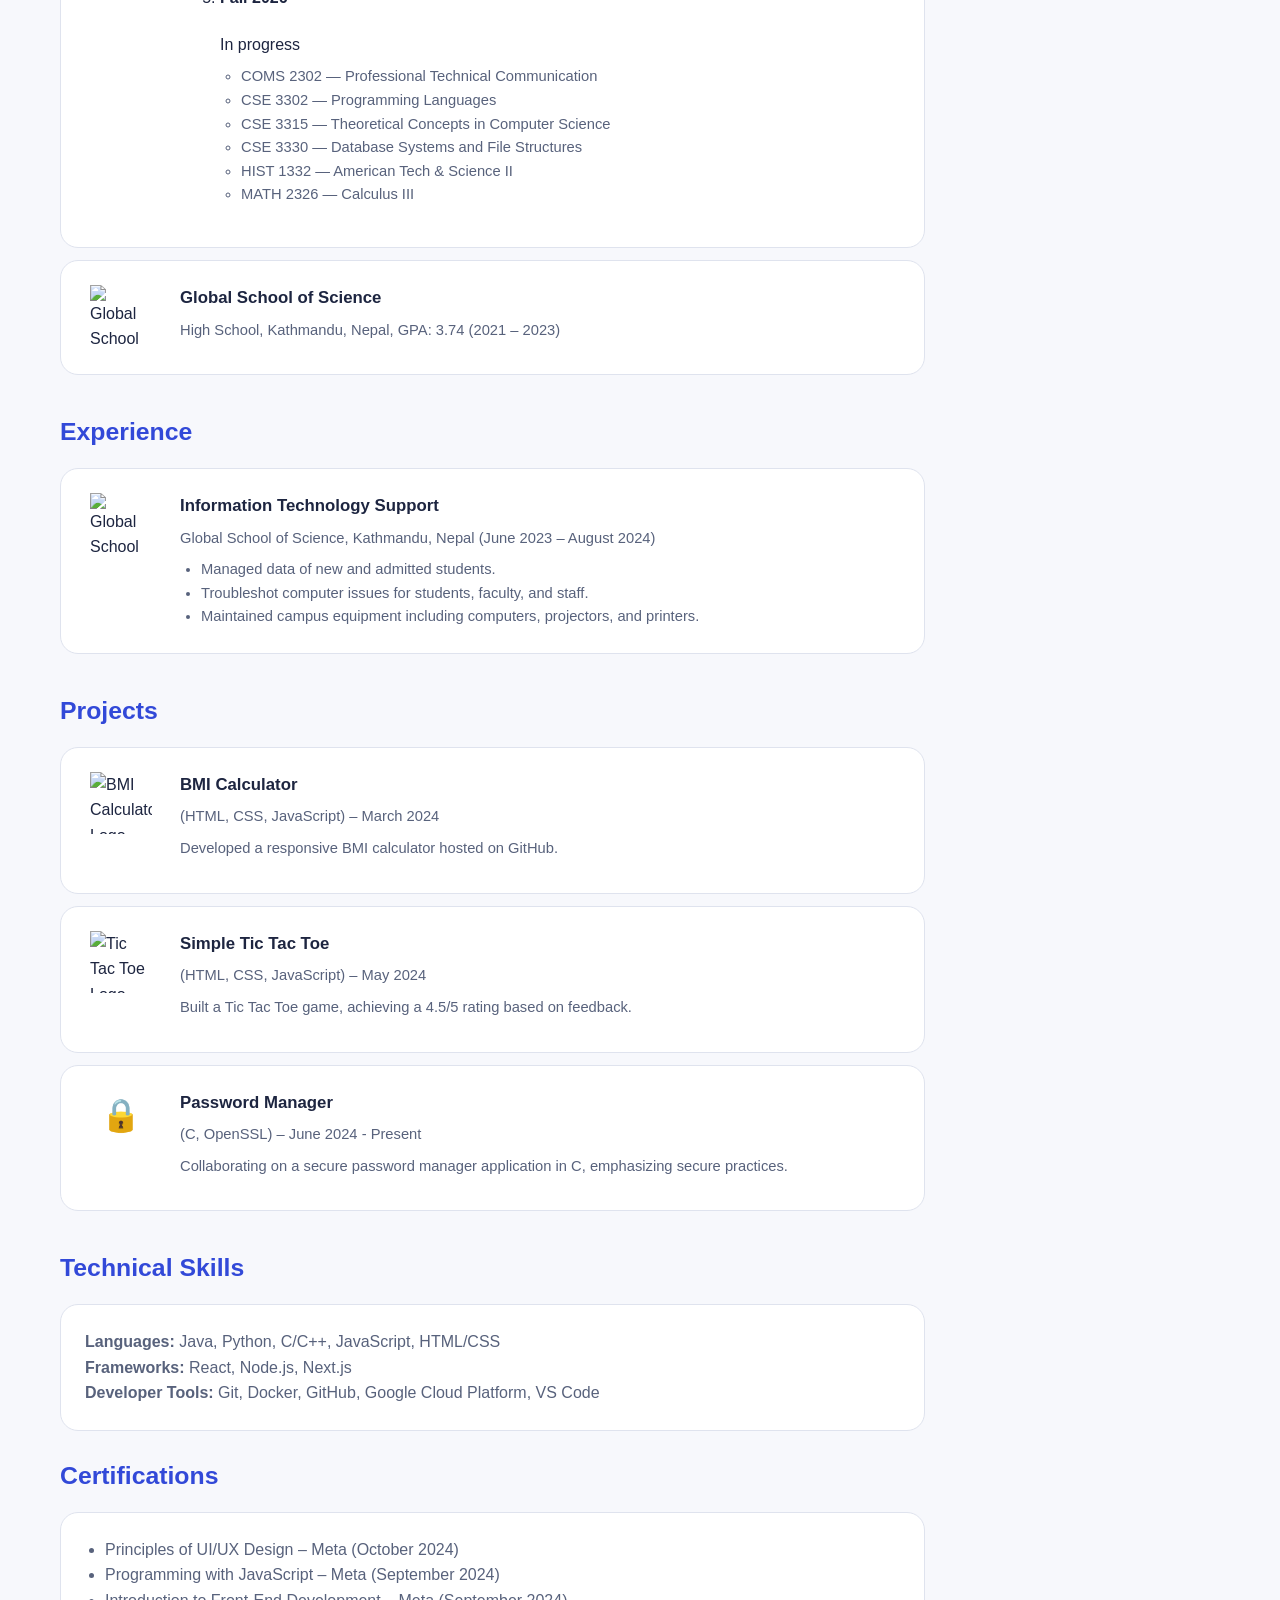
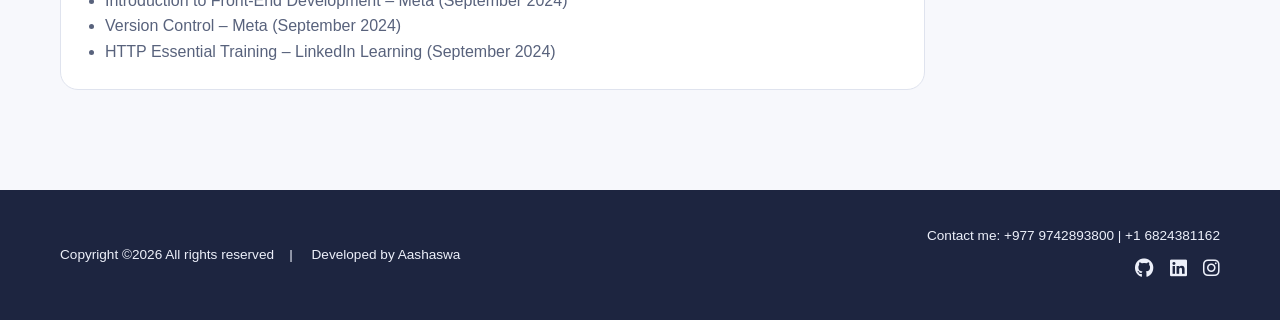
==== commit 6ec5a104: "Add courses by semester" ====
--- a/about.html
+++ b/about.html
@@ -53,12 +53,58 @@
                             </div>
                             <div class="content-section">
                                 <h3>Degree Progress</h3>
-                                <p>Cumulative GPA by completed term (through Spring 2026): <strong>3.730</strong></p>
-                                <ol class="gpa-timeline">
-                                    <li><span>Fall 2024</span><strong>3.765</strong></li>
-                                    <li><span>Spring 2025</span><strong>3.656</strong></li>
-                                    <li><span>Fall 2025</span><strong>3.708</strong></li>
-                                    <li><span>Spring 2026</span><strong>3.730</strong></li>
+                                <p>Current cumulative GPA: <strong>3.730</strong> (through Spring 2026)</p>
+                                <ol class="semester-timeline">
+                                    <li>
+                                        <div class="semester-heading"><h4>Fall 2024</h4><span class="semester-gpa">Cum. GPA 3.765</span></div>
+                                        <ul class="semester-courses">
+                                            <li>CSE 1310 — Intro to Computers &amp; Programming</li>
+                                            <li>ENGL 1301 — Rhetoric and Composition I</li>
+                                            <li>HIST 1331 — American Tech &amp; Science I</li>
+                                            <li>MATH 1426 — Calculus I</li>
+                                            <li>POLS 2312 — State and Local Government</li>
+                                        </ul>
+                                    </li>
+                                    <li>
+                                        <div class="semester-heading"><h4>Spring 2025</h4><span class="semester-gpa">Cum. GPA 3.656</span></div>
+                                        <ul class="semester-courses">
+                                            <li>CSE 1106 — Intro to Computer Science and Engineering</li>
+                                            <li>CSE 1320 — Intermediate Programming</li>
+                                            <li>CSE 2315 — Discrete Structures</li>
+                                            <li>MATH 2425 — Calculus II</li>
+                                            <li>PHYS 1443 — General Technical Physics I</li>
+                                        </ul>
+                                    </li>
+                                    <li>
+                                        <div class="semester-heading"><h4>Fall 2025</h4><span class="semester-gpa">Cum. GPA 3.708</span></div>
+                                        <ul class="semester-courses">
+                                            <li>CSE 1325 — Object-Oriented Programming</li>
+                                            <li>CSE 2312 — Computer Organization and Assembly Language Programming</li>
+                                            <li>CSE 3318 — Algorithms and Data Structures</li>
+                                            <li>PHYS 1444 — General Technical Physics II</li>
+                                        </ul>
+                                    </li>
+                                    <li>
+                                        <div class="semester-heading"><h4>Spring 2026</h4><span class="semester-gpa">Cum. GPA 3.730</span></div>
+                                        <ul class="semester-courses">
+                                            <li>CSE 3310 — Fundamentals of Software Engineering</li>
+                                            <li>CSE 3320 — Operating Systems</li>
+                                            <li>IE 3301 — Engineering Probability</li>
+                                            <li>MATH 3330 — Intro to Linear Algebra and Vector Spaces</li>
+                                            <li>POLS 2311 — Government of the United States</li>
+                                        </ul>
+                                    </li>
+                                    <li>
+                                        <div class="semester-heading"><h4>Fall 2026</h4><span class="semester-status">In progress</span></div>
+                                        <ul class="semester-courses">
+                                            <li>COMS 2302 — Professional Technical Communication</li>
+                                            <li>CSE 3302 — Programming Languages</li>
+                                            <li>CSE 3315 — Theoretical Concepts in Computer Science</li>
+                                            <li>CSE 3330 — Database Systems and File Structures</li>
+                                            <li>HIST 1332 — American Tech &amp; Science II</li>
+                                            <li>MATH 2326 — Calculus III</li>
+                                        </ul>
+                                    </li>
                                 </ol>
                             </div>
                         </div>
--- a/styles.css
+++ b/styles.css
@@ -64,6 +64,10 @@
 .timeline-section h2 { margin: 0 0 16px; font-size: 1.55rem; color: var(--accent); }
 .timeline-item { display: flex; align-items: flex-start; gap: 23px; margin-bottom: 12px; padding: 24px; background: var(--surface); border: 1px solid var(--line); border-radius: 18px; }
 .timeline-item .logo-section { width: 72px; flex: 0 0 72px; display: grid; place-items: center; }
+.degree-progress { align-items: flex-start; }
+.gpa-timeline { display: grid; grid-template-columns: repeat(2, minmax(0, 1fr)); gap: 10px; margin: 12px 0 0; padding: 0; list-style: none; }
+.gpa-timeline li { display: flex; align-items: center; justify-content: space-between; gap: 12px; padding: 10px 12px; border: 1px solid var(--line); border-radius: 12px; background: var(--page); color: var(--muted); font-size: .88rem; }
+.gpa-timeline strong { color: var(--accent); font-size: 1rem; }
 .logo { max-width: 62px; max-height: 62px; object-fit: contain; }
 .project-icon { font-size: 2rem; }
 .content-section { min-width: 0; }
@@ -94,6 +98,7 @@
   .footer2 { text-align: left; }
   .footersocials { justify-content: flex-start; }
   .timeline-item { gap: 12px; padding: 17px; }
+  .gpa-timeline { grid-template-columns: 1fr; }
   .timeline-item .logo-section { width: 45px; flex-basis: 45px; }
   .logo { max-width: 42px; max-height: 42px; }
 }
